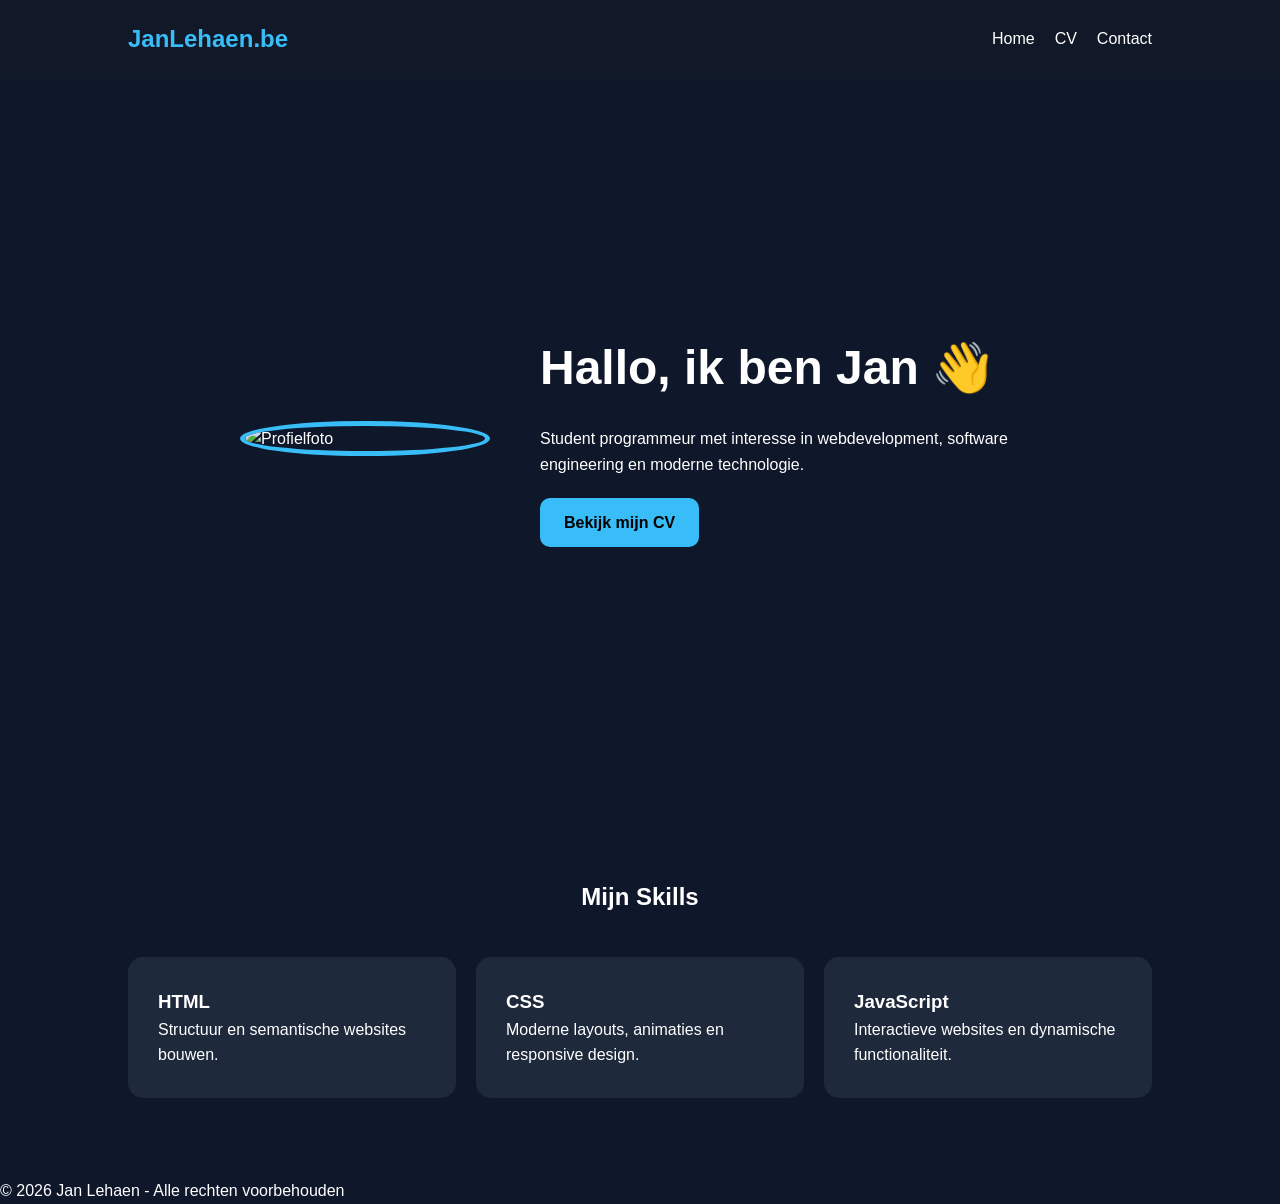
==== index.html @ 5459567c "basis gelegd" ====
<!DOCTYPE html>
<html lang="nl">
<head>
    <meta charset="UTF-8">
    <meta name="viewport" content="width=device-width, initial-scale=1.0">
    <title>Jan Lehaen | Programmeur</title>
    <link rel="stylesheet" href="style.css">
</head>
<body>

    <header>
        <nav>
            <h1 class="logo">JanLehaen.be</h1>

            <ul class="nav-links">
                <li><a href="index.html">Home</a></li>
                <li><a href="cv.html">CV</a></li>
                <li><a href="contact.html">Contact</a></li>
            </ul>
        </nav>
    </header>

    <main>
        <section class="hero">
            <img src="assets/profile.jpg" alt="Profielfoto" class="profile-img">

            <div class="hero-text">
                <h2>Hallo, ik ben Jan 👋</h2>

                <p>
                    Student programmeur met interesse in webdevelopment,
                    software engineering en moderne technologie.
                </p>

                <a href="cv.html" class="btn">Bekijk mijn CV</a>
            </div>
        </section>

        <section class="skills">
            <h2>Mijn Skills</h2>

            <div class="skill-cards">
                <div class="card">
                    <h3>HTML</h3>
                    <p>Structuur en semantische websites bouwen.</p>
                </div>

                <div class="card">
                    <h3>CSS</h3>
                    <p>Moderne layouts, animaties en responsive design.</p>
                </div>

                <div class="card">
                    <h3>JavaScript</h3>
                    <p>Interactieve websites en dynamische functionaliteit.</p>
                </div>
            </div>
        </section>
    </main>

    <footer>
        <p>© 2026 Jan Lehaen - Alle rechten voorbehouden</p>
    </footer>

    <script src="script.js"></script>
</body>
</html>
---- style.css ----
* {
    margin: 0;
    padding: 0;
    box-sizing: border-box;
}

body {
    font-family: Arial, sans-serif;
    background: #0f172a;
    color: white;
    line-height: 1.6;
}

header {
    background: #111827;
    padding: 20px 10%;
    position: sticky;
    top: 0;
}

nav {
    display: flex;
    justify-content: space-between;
    align-items: center;
}

.logo {
    color: #38bdf8;
}

.nav-links {
    display: flex;
    gap: 20px;
    list-style: none;
}

.nav-links a {
    color: white;
    text-decoration: none;
    transition: 0.3s;
}

.nav-links a:hover {
    color: #38bdf8;
}

.hero {
    display: flex;
    align-items: center;
    justify-content: center;
    gap: 50px;
    min-height: 80vh;
    padding: 50px 10%;
}

.profile-img {
    width: 250px;
    border-radius: 50%;
    border: 5px solid #38bdf8;
}

.hero-text {
    max-width: 500px;
}

.hero-text h2 {
    font-size: 3rem;
    margin-bottom: 20px;
}

.btn {
    display: inline-block;
    margin-top: 20px;
    background: #38bdf8;
    color: black;
    padding: 12px 24px;
    border-radius: 10px;
    text-decoration: none;
    font-weight: bold;
    transition: 0.3s;
}

.btn:hover {
    transform: translateY(-3px);
}

.skills {
    padding: 80px 10%;
}

.skills h2 {
    margin-bottom: 40px;
    text-align: center;
}

.skill-cards {
    display: grid;
    grid-template-columns: repeat(auto-fit, minmax(250px, 1fr));
    gap: 20px;
}

.card {
    background: #1e293b;
    padding: 30px;
    border-radius: 15px;
    transition: 0.3s;
}

.card:hover {
    transform: translateY(-5px);
}

.page-container {
    padding: 80px 10%;
    min-height: 80vh;
}
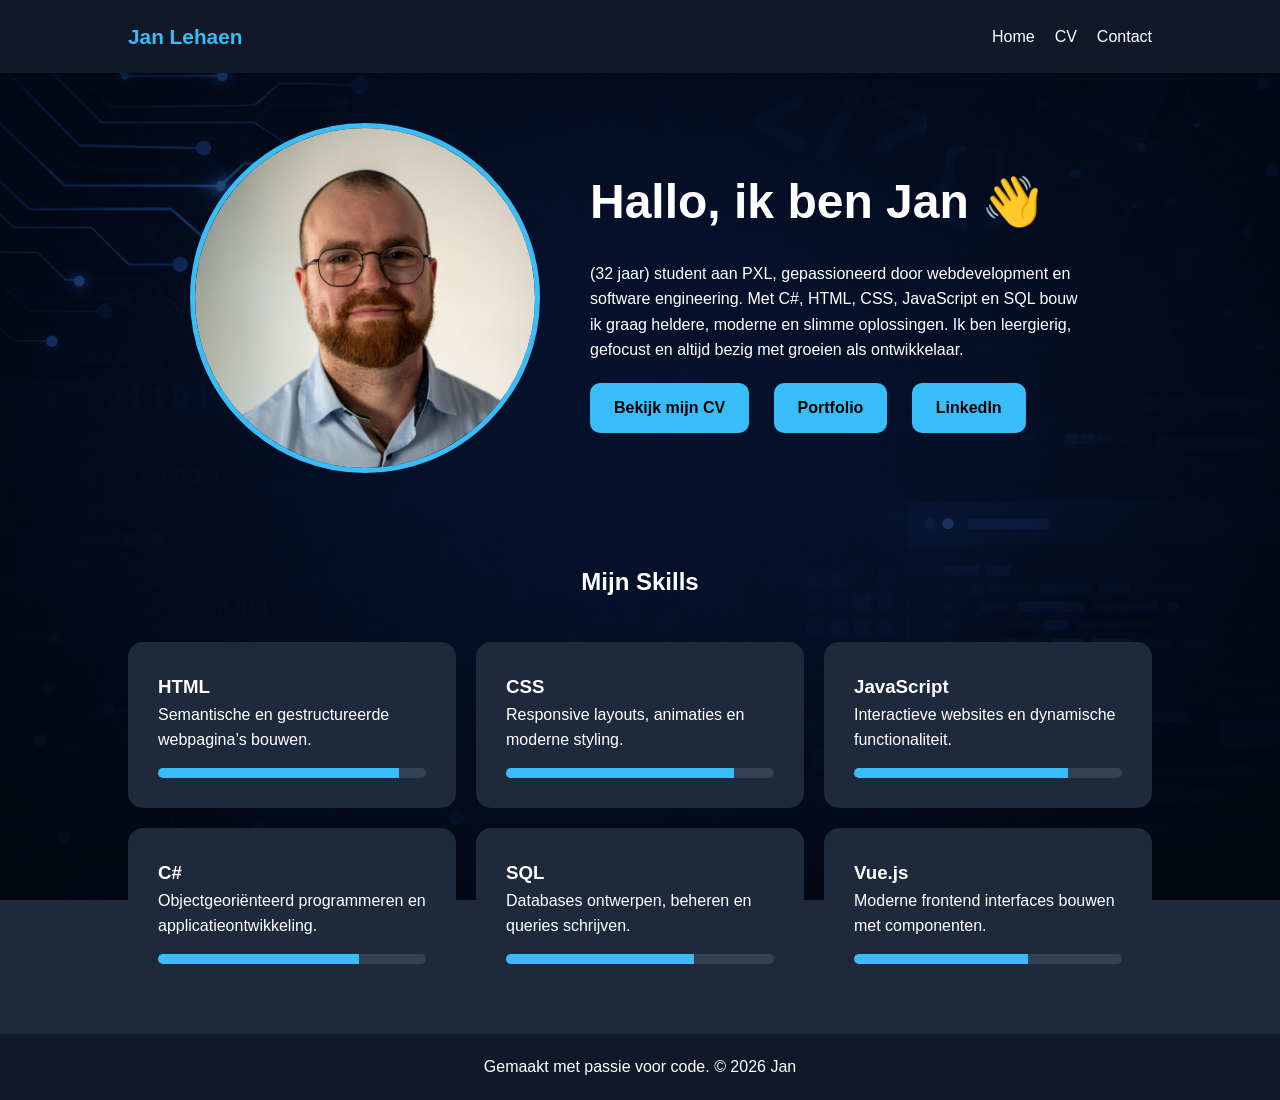
==== commit 9b6731e0: "Hoofdpagina en CV af" ====
--- a/index.html
+++ b/index.html
@@ -5,12 +5,14 @@
     <meta name="viewport" content="width=device-width, initial-scale=1.0">
     <title>Jan Lehaen | Programmeur</title>
     <link rel="stylesheet" href="style.css">
+    <script src="script.js" defer></script>
+    
 </head>
-<body>
+<body class="no-scroll">
 
     <header>
         <nav>
-            <h1 class="logo">JanLehaen.be</h1>
+            <h1 class="logo">Jan Lehaen</h1>
 
             <ul class="nav-links">
                 <li><a href="index.html">Home</a></li>
@@ -22,17 +24,22 @@
 
     <main>
         <section class="hero">
-            <img src="assets/profile.jpg" alt="Profielfoto" class="profile-img">
+            <img src="assets/Profielfoto.jpeg" alt="Profielfoto" class="profile-img">
 
             <div class="hero-text">
                 <h2>Hallo, ik ben Jan 👋</h2>
 
                 <p>
-                    Student programmeur met interesse in webdevelopment,
-                    software engineering en moderne technologie.
+                    <span id="age"></span> student aan PXL, gepassioneerd door webdevelopment en software engineering. 
+                    Met C#, HTML, CSS, JavaScript en SQL bouw ik graag heldere, moderne en slimme oplossingen. 
+                    Ik ben leergierig, gefocust en altijd bezig met groeien als ontwikkelaar.
                 </p>
 
                 <a href="cv.html" class="btn">Bekijk mijn CV</a>
+                <a href="https://pxl-werkplekleren.github.io/portfolio-janlehaenPXL/index.html" class="btn" target="_blank">Portfolio</a>
+                <a id="LinkinMobile" href="https://www.linkedin.com/in/jan-lehaen/" class="btnLogo" target="_blank"><img id="LinkinLogo" src="assets/linkedin.png"></a>
+                <a id="LinkinText" href="https://www.linkedin.com/in/jan-lehaen/" class="btn" target="_blank">LinkedIn</a>
+                
             </div>
         </section>
 
@@ -40,28 +47,82 @@
             <h2>Mijn Skills</h2>
 
             <div class="skill-cards">
-                <div class="card">
-                    <h3>HTML</h3>
-                    <p>Structuur en semantische websites bouwen.</p>
-                </div>
 
-                <div class="card">
-                    <h3>CSS</h3>
-                    <p>Moderne layouts, animaties en responsive design.</p>
-                </div>
+    <div class="card">
+        <h3>HTML</h3>
+        <p>Semantische en gestructureerde webpagina’s bouwen.</p>
 
-                <div class="card">
-                    <h3>JavaScript</h3>
-                    <p>Interactieve websites en dynamische functionaliteit.</p>
-                </div>
-            </div>
+        <div class="skill-level">
+            <div class="skill-fill html"></div>
+        </div>
+
+        
+    </div>
+
+    <div class="card">
+        <h3>CSS</h3>
+        <p>Responsive layouts, animaties en moderne styling.</p>
+
+        <div class="skill-level">
+            <div class="skill-fill css"></div>
+        </div>
+
+        
+    </div>
+
+    <div class="card">
+        <h3>JavaScript</h3>
+        <p>Interactieve websites en dynamische functionaliteit.</p>
+
+        <div class="skill-level">
+            <div class="skill-fill js"></div>
+        </div>
+
+        
+    </div>
+
+    <div class="card">
+        <h3>C#</h3>
+        <p>Objectgeoriënteerd programmeren en applicatieontwikkeling.</p>
+
+        <div class="skill-level">
+            <div class="skill-fill csharp"></div>
+        </div>
+
+        
+    </div>
+
+    <div class="card">
+        <h3>SQL</h3>
+        <p>Databases ontwerpen, beheren en queries schrijven.</p>
+
+        <div class="skill-level">
+            <div class="skill-fill sql"></div>
+        </div>
+
+        
+    </div>
+
+    <div class="card">
+        <h3>Vue.js</h3>
+        <p>Moderne frontend interfaces bouwen met componenten.</p>
+
+        <div class="skill-level">
+            <div class="skill-fill vue"></div>
+        </div>
+
+        
+    </div>
+
+</div>
         </section>
     </main>
 
     <footer>
-        <p>© 2026 Jan Lehaen - Alle rechten voorbehouden</p>
+        Gemaakt met passie voor code. © <span id="year"></span> Jan
+
     </footer>
 
-    <script src="script.js"></script>
+    
 </body>
 </html>
--- a/style.css
+++ b/style.css
@@ -1,21 +1,77 @@
+/* -------------------- RESET -------------------- */
+
 * {
     margin: 0;
     padding: 0;
     box-sizing: border-box;
 }
 
+/* -------------------- ROOT VARIABLES -------------------- */
+
+:root {
+    --bg-dark: #0f172a;
+    --bg-darker: #111827;
+    --bg-card: #1e293b;
+
+    --accent: #38bdf8;
+    --text-light: #ffffff;
+
+    --skill-bg: #334155;
+}
+
+/* -------------------- GLOBAL -------------------- */
+.no-scroll {
+    overflow: hidden;
+    height: 100vh;
+}
+
+
 body {
+    
+    background-image: url("assets/BG1e293b.png");
+    background-position: center;
+    background-repeat: no-repeat;
+    background-size: cover;
+
+    background-color: var(--bg-card);
+    background-blend-mode: overlay;
+
+    border-radius: 25px;
+    
     font-family: Arial, sans-serif;
-    background: #0f172a;
-    color: white;
+    color: var(--text-light);
     line-height: 1.6;
-}
+    display: flex;
+    flex-direction: column;
+    min-height: 100vh;
+}
+main {
+    flex: 1;
+    
+}
+
+/* Universele section spacing (minder ruimte) */
+section {
+    padding: 40px 10%;
+}
+
+footer {
+    background: var(--bg-darker);
+    color: var(--text-light);
+    text-align: center;
+    padding: 20px 0;
+    margin-top: auto;
+}
+
+
+/* -------------------- HEADER -------------------- */
 
 header {
-    background: #111827;
+    background: var(--bg-darker);
     padding: 20px 10%;
     position: sticky;
     top: 0;
+    z-index: 100;
 }
 
 nav {
@@ -25,7 +81,9 @@
 }
 
 .logo {
-    color: #38bdf8;
+    color: var(--accent);
+    font-weight: bold;
+    font-size: 1.3rem;
 }
 
 .nav-links {
@@ -35,28 +93,29 @@
 }
 
 .nav-links a {
-    color: white;
+    color: var(--text-light);
     text-decoration: none;
-    transition: 0.3s;
+    transition: color 0.3s;
 }
 
 .nav-links a:hover {
-    color: #38bdf8;
-}
+    color: var(--accent);
+}
+
+/* -------------------- HERO SECTION -------------------- */
 
 .hero {
     display: flex;
     align-items: center;
     justify-content: center;
     gap: 50px;
-    min-height: 80vh;
-    padding: 50px 10%;
+    min-height: 50vh; 
 }
 
 .profile-img {
-    width: 250px;
+    width: 350px;
     border-radius: 50%;
-    border: 5px solid #38bdf8;
+    border: 5px solid var(--accent);
 }
 
 .hero-text {
@@ -71,46 +130,400 @@
 .btn {
     display: inline-block;
     margin-top: 20px;
-    background: #38bdf8;
+    margin-right: 20px;
+    background: var(--accent);
     color: black;
     padding: 12px 24px;
     border-radius: 10px;
     text-decoration: none;
     font-weight: bold;
-    transition: 0.3s;
-}
-
+    transition: transform 0.3s;
+}
+
+.btnLogo {
+    display: inline-block;
+    margin-top: 20px;
+    margin-right: 20px;
+    background: var(--accent);
+    color: black;
+    padding: 5px 5px; 
+    border-radius: 10px;
+    text-decoration: none;
+    font-weight: bold;
+    transition: transform 0.3s;
+    
+    line-height: 0; /* voorkomt extra ruimte rond het logo */
+}
+
+.btnLogo:hover {
+    transform: translateY(-3px);
+}
+
+.btnLogo img,
+.btnLogo svg {
+    height: 40px; /* zelfde visuele hoogte als de tekst in .btn */
+    width: auto;
+}
+
+.btn, .btnLogo {
+    vertical-align: middle;
+}
+s
 .btn:hover {
     transform: translateY(-3px);
 }
 
-.skills {
-    padding: 80px 10%;
-}
+/* -------------------- SKILLS SECTION -------------------- */
 
 .skills h2 {
     margin-bottom: 40px;
     text-align: center;
 }
 
+.skill-level {
+    width: 100%;
+    height: 10px;
+    background: var(--skill-bg);
+    border-radius: 20px;
+    margin-top: 15px;
+    overflow: hidden;
+}
+
+.skill-fill {
+    height: 100%;
+    background: var(--accent);
+    animation: loadSkill 2s ease;
+}
+
+/* Skill percentages */
+.html { width: 90%; }
+.css { width: 85%; }
+.js { width: 80%; }
+.csharp { width: 75%; }
+.sql { width: 70%; }
+.vue { width: 65%; }
+
+@keyframes loadSkill {
+    from { width: 0; }
+}
+
+/* -------------------- SKILL CARDS -------------------- */
+
 .skill-cards {
-    display: grid;
-    grid-template-columns: repeat(auto-fit, minmax(250px, 1fr));
+    display: flex;
+    flex-wrap: wrap;
     gap: 20px;
 }
 
+.skill-cards > * {
+    flex: 1 1 250px;
+}
+
 .card {
-    background: #1e293b;
+    background: var(--bg-card);
     padding: 30px;
     border-radius: 15px;
-    transition: 0.3s;
+    transition: transform 0.3s;
 }
 
 .card:hover {
     transform: translateY(-5px);
 }
 
-.page-container {
-    padding: 80px 10%;
-    min-height: 80vh;
-}
+
+
+
+/* -------------------- CV.HTML -------------------- */
+
+
+#intro {
+    display: flex;
+    align-items: center;
+    justify-content: center;
+    gap: 40px;
+    min-height: 25vh;
+}
+
+#introtextbig {
+    max-width: 600px;
+}
+
+#introtextbig h1,
+#introtextsmall h1 {
+    font-size: 2.5rem;
+    margin-bottom: 15px;
+}
+
+#introtextbig p,
+#introtextsmall p {
+    margin-bottom: 10px;
+    color: #cbd5e1;
+}
+
+/* -------------------- MIDDLE CONTAINER -------------------- */
+
+#middleContainer {
+    display: flex;
+    gap: 40px;
+    padding: 40px 10%;
+    align-items: flex-start;
+}
+
+.aboutMeBox {
+    flex: 1 1 300px;
+    display: flex;
+    flex-direction: column;
+    gap: 30px;
+    padding: 0;
+}
+
+.experiencesBox {
+    flex: 2 1 400px;
+    display: flex;
+    flex-direction: column;
+    gap: 30px;
+    padding: 0;
+}
+
+/* -------------------- ABOUT ME -------------------- */
+
+#about-me,
+#soft-skills,
+#hobbys,
+#interests {
+    background: var(--bg-card);
+    border-radius: 15px;
+    padding: 25px;
+}
+
+#about-me h2,
+#soft-skills h2,
+#hobbys h2,
+#interests h2 {
+    margin-bottom: 10px;
+}
+
+#about-me hr,
+#soft-skills hr,
+#hobbys hr,
+#interests hr {
+    border: none;
+    border-top: 1px solid var(--accent);
+    margin-bottom: 15px;
+}
+
+#about-me ul {
+    padding-left: 5px;
+}
+
+#about-me h4 {
+    color: var(--accent);
+    margin-top: 5px;
+}
+
+/* -------------------- LANGUAGE LIST -------------------- */
+
+#languagelist {
+    background: var(--bg-card);
+    border-radius: 15px;
+    padding: 25px;
+}
+
+.language {
+    flex: 1;
+}
+
+.languagelist-item {
+    color: #cbd5e1;
+}
+
+.is-language {
+    font-weight: bold;
+    color: var(--text-light) !important; /*Forceert de kleur!*/
+}
+
+/* -------------------- PROGRESS BARS -------------------- */
+
+#soft-skills ul {
+    padding-left: 5px;
+}
+
+#soft-skills li {
+    margin-top: 12px;
+    color: #cbd5e1;
+}
+
+.progress-bar {
+    width: 100%;
+    height: 8px;
+    background: var(--skill-bg);
+    border-radius: 20px;
+    margin-top: 5px;
+    overflow: hidden;
+}
+
+.progress-indicator {
+    height: 100%;
+    background: var(--accent);
+    border-radius: 20px;
+    animation: loadSkill 2s ease;
+}
+
+.is-90 { width: 90%; }
+.is-75 { width: 75%; }
+.is-60 { width: 60%; }
+
+/* -------------------- HOBBIES -------------------- */
+
+#hobbys ul {
+    padding-left: 5px;
+    display: flex;
+    flex-direction: column;
+    list-style: none;
+    gap: 8px;
+}
+
+#hobbys li {
+    color: #cbd5e1;
+    padding: 6px 10px;
+    background: var(--skill-bg);
+    border-radius: 8px;
+}
+
+/* -------------------- TIMELINE -------------------- */
+
+.experiencesBox h2 {
+    margin-bottom: 10px;
+}
+
+.experiencesBox hr {
+    border: none;
+    border-top: 1px solid var(--accent);
+    margin-bottom: 20px;
+}
+
+.timeline {
+    display: flex;
+    flex-direction: column;
+    gap: 16px;
+    margin-bottom: 30px;
+}
+
+.timeline .item {
+    display: flex;
+    gap: 20px;
+    align-items: flex-start;
+    background: var(--bg-card);
+    border-radius: 12px;
+    padding: 16px 20px;
+    border-left: 3px solid var(--accent);
+}
+
+.timeline .year {
+    color: var(--accent);
+    font-weight: bold;
+    min-width: 90px;
+    font-size: 0.9rem;
+    padding-top: 3px;
+}
+
+.timeline .content h3 {
+    margin-bottom: 4px;
+}
+
+.timeline .content p {
+    color: #cbd5e1;
+    font-size: 0.9rem;
+}
+
+/* -------------------- WORK EXPERIENCE -------------------- */
+
+#workskills {
+    display: flex;
+    flex-direction: column;
+    gap: 4px;
+    padding-left: 5px;
+}
+
+.employer {
+    color: var(--accent);
+    text-decoration: none;
+    font-weight: bold;
+    font-size: 1rem;
+    display: inline-flex;
+    align-items: center;
+    gap: 6px;
+    margin-top: 10px;
+    transition: color 0.3s;
+}
+
+.employer:hover {
+    color: var(--text-light);
+}
+
+.arrow {
+    width: 16px;
+    height: 16px;
+}
+
+.function {
+    color: var(--text-light);
+    font-style: italic;
+    font-size: 0.9rem;
+}
+
+.tasks {
+    color: #cbd5e1;
+    font-size: 0.875rem;
+    margin-bottom: 4px;
+}
+
+.workListLine {
+    border: none;
+    border-top: 1px solid var(--skill-bg);
+    margin: 10px 0;
+}
+
+
+
+
+/* -------------------- MEDIAQUERY -------------------- */
+
+/* Desktop */
+@media screen and (min-width: 1194px) {
+    #introtextsmall, #LinkinMobile {
+        display: none;
+    }
+}
+
+/* Tablet (incl. iPad Pro landscape) */
+@media screen and (min-width: 576px) and (max-width: 1194px) {
+    #introtextsmall, #LinkinText {
+        display: none;
+    }
+}
+
+/* Smartphone */
+@media screen and (max-width: 576px) {
+    #intro {
+        display: flex;
+        flex-direction: column;
+        font-size: medium;
+        font-style: italic;
+        text-align: center;
+    }
+    #LinkinText {
+        display: none;
+    }
+    .no-scroll {
+    overflow: scroll ;
+    height: 100vh;
+}
+}
+
+/* Landscape op kleine schermen */
+@media screen and (max-height: 500px) and (orientation: landscape) {
+    #intro {
+        min-height: auto;
+    }
+}
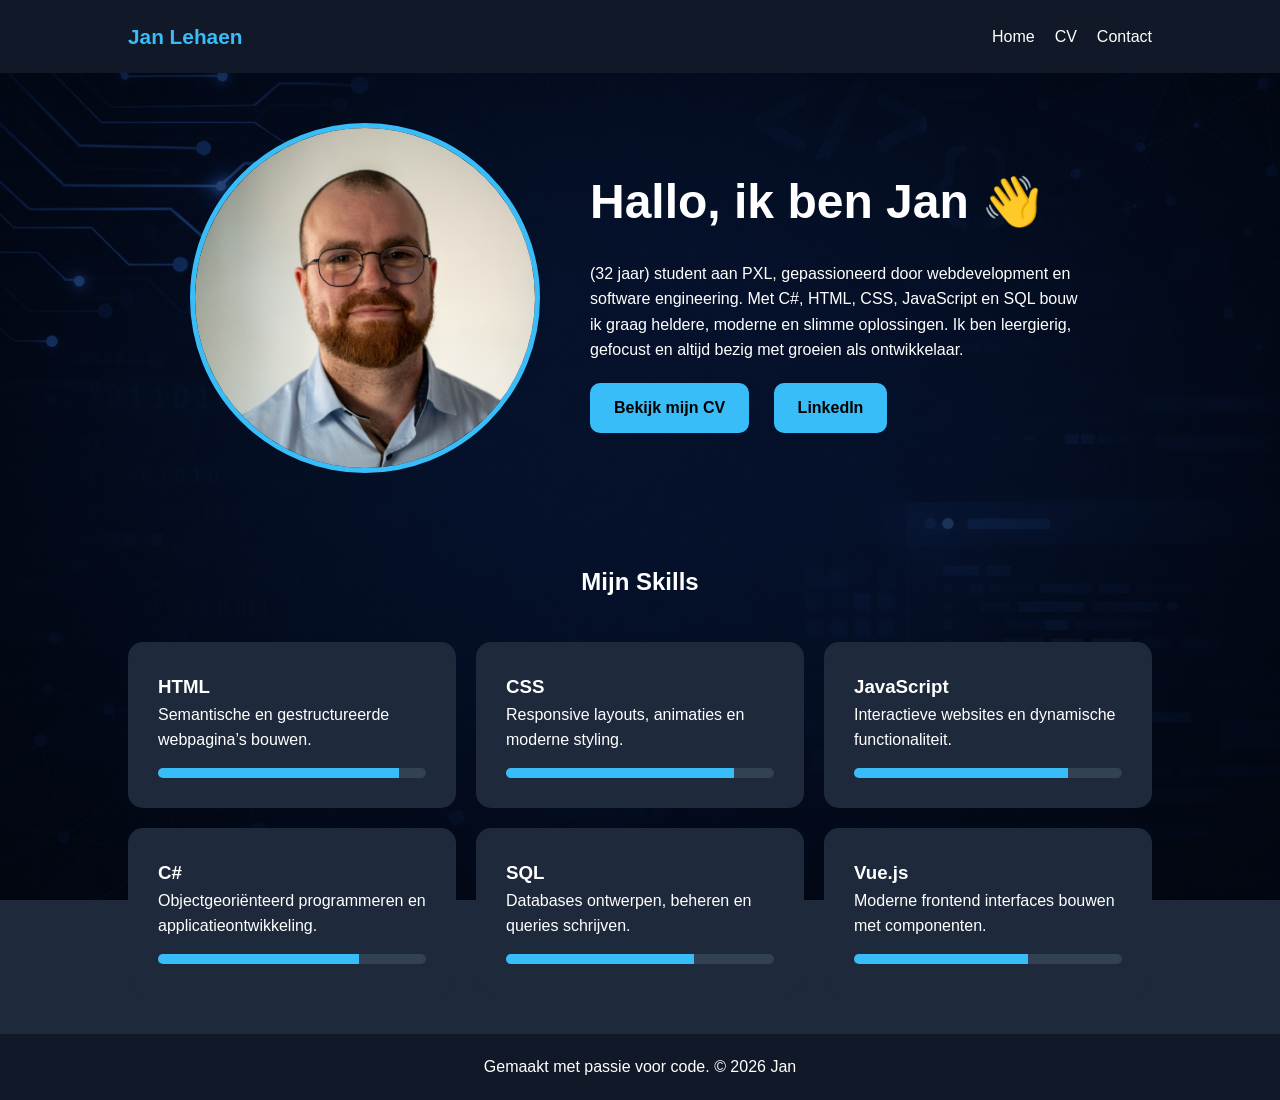
==== commit aab4a786: "Website is klaar voor live te gaan" ====
--- a/index.html
+++ b/index.html
@@ -12,14 +12,20 @@
 
     <header>
         <nav>
-            <h1 class="logo">Jan Lehaen</h1>
+    <h1 class="logo">Jan Lehaen</h1>
 
-            <ul class="nav-links">
-                <li><a href="index.html">Home</a></li>
-                <li><a href="cv.html">CV</a></li>
-                <li><a href="contact.html">Contact</a></li>
-            </ul>
-        </nav>
+    <button class="hamburger" id="hamburger" aria-label="Menu openen">
+        <span></span>
+        <span></span>
+        <span></span>
+    </button>
+
+    <ul class="nav-links" id="navLinks">
+        <li><a href="index.html">Home</a></li>
+        <li><a href="cv.html">CV</a></li>
+        <li><a href="contact.html">Contact</a></li>
+    </ul>
+</nav>
     </header>
 
     <main>
@@ -36,7 +42,7 @@
                 </p>
 
                 <a href="cv.html" class="btn">Bekijk mijn CV</a>
-                <a href="https://pxl-werkplekleren.github.io/portfolio-janlehaenPXL/index.html" class="btn" target="_blank">Portfolio</a>
+                <!--<a href="https://pxl-werkplekleren.github.io/portfolio-janlehaenPXL/index.html" class="btn" target="_blank">Portfolio</a>-->
                 <a id="LinkinMobile" href="https://www.linkedin.com/in/jan-lehaen/" class="btnLogo" target="_blank"><img id="LinkinLogo" src="assets/linkedin.png"></a>
                 <a id="LinkinText" href="https://www.linkedin.com/in/jan-lehaen/" class="btn" target="_blank">LinkedIn</a>
                 
--- a/style.css
+++ b/style.css
@@ -4,6 +4,7 @@
     margin: 0;
     padding: 0;
     box-sizing: border-box;
+    list-style: none;
 }
 
 /* -------------------- ROOT VARIABLES -------------------- */
@@ -12,10 +13,8 @@
     --bg-dark: #0f172a;
     --bg-darker: #111827;
     --bg-card: #1e293b;
-
     --accent: #38bdf8;
     --text-light: #ffffff;
-
     --skill-bg: #334155;
 }
 
@@ -26,31 +25,28 @@
 }
 
 
+
 body {
-    
     background-image: url("assets/BG1e293b.png");
     background-position: center;
     background-repeat: no-repeat;
     background-size: cover;
-
     background-color: var(--bg-card);
     background-blend-mode: overlay;
-
     border-radius: 25px;
-    
     font-family: Arial, sans-serif;
     color: var(--text-light);
     line-height: 1.6;
     display: flex;
     flex-direction: column;
     min-height: 100vh;
-}
+    background-attachment: fixed;
+}
+
 main {
     flex: 1;
-    
-}
-
-/* Universele section spacing (minder ruimte) */
+}
+
 section {
     padding: 40px 10%;
 }
@@ -63,7 +59,6 @@
     margin-top: auto;
 }
 
-
 /* -------------------- HEADER -------------------- */
 
 header {
@@ -101,6 +96,9 @@
 .nav-links a:hover {
     color: var(--accent);
 }
+.hamburger {
+    display: none;
+}
 
 /* -------------------- HERO SECTION -------------------- */
 
@@ -109,7 +107,7 @@
     align-items: center;
     justify-content: center;
     gap: 50px;
-    min-height: 50vh; 
+    min-height: 50vh;
 }
 
 .profile-img {
@@ -146,13 +144,12 @@
     margin-right: 20px;
     background: var(--accent);
     color: black;
-    padding: 5px 5px; 
+    padding: 5px 5px;
     border-radius: 10px;
     text-decoration: none;
     font-weight: bold;
     transition: transform 0.3s;
-    
-    line-height: 0; /* voorkomt extra ruimte rond het logo */
+    line-height: 0;
 }
 
 .btnLogo:hover {
@@ -161,14 +158,14 @@
 
 .btnLogo img,
 .btnLogo svg {
-    height: 40px; /* zelfde visuele hoogte als de tekst in .btn */
+    height: 40px;
     width: auto;
 }
 
 .btn, .btnLogo {
     vertical-align: middle;
 }
-s
+
 .btn:hover {
     transform: translateY(-3px);
 }
@@ -195,7 +192,6 @@
     animation: loadSkill 2s ease;
 }
 
-/* Skill percentages */
 .html { width: 90%; }
 .css { width: 85%; }
 .js { width: 80%; }
@@ -230,11 +226,7 @@
     transform: translateY(-5px);
 }
 
-
-
-
 /* -------------------- CV.HTML -------------------- */
-
 
 #intro {
     display: flex;
@@ -258,6 +250,84 @@
 #introtextsmall p {
     margin-bottom: 10px;
     color: #cbd5e1;
+}
+
+/* -------------------- LANGUAGE LIST -------------------- */
+
+#languagelist {
+    background: var(--bg-card);
+    border-radius: 15px;
+    padding: 25px;
+}
+
+#languagelist h2 {
+    margin-bottom: 10px;
+}
+
+#languagelist hr {
+    border: none;
+    border-top: 1px solid var(--accent);
+    margin-bottom: 15px;
+}
+
+#languagelist .language-table {
+    display: flex;
+    gap: 0;
+    border: 1px solid var(--skill-bg);
+    border-radius: 10px;
+    overflow: hidden;
+    width: 100%;
+}
+
+#languagelist .language {
+    flex: 1;
+    list-style: none;
+    margin: 0;
+    padding: 0;
+    border-right: 1px solid var(--skill-bg);
+}
+
+#languagelist .language:last-child {
+    border-right: none;
+}
+
+#languagelist .languagelistIndex {
+    background: var(--skill-bg);
+    color: var(--accent);
+    font-size: 0.8rem;
+    font-weight: bold;
+    padding: 8px 12px;
+    border-bottom: 1px solid var(--skill-bg);
+    white-space: nowrap;
+}
+
+#languagelist .languagelist-item {
+    padding: 7px 12px;
+    color: #cbd5e1;
+    font-size: 0.9rem;
+    border-bottom: 1px solid var(--skill-bg);
+}
+
+#languagelist .languagelist-item:last-child {
+    border-bottom: none;
+}
+
+#languagelist .languagelist-item.is-language {
+    font-weight: bold;
+    color: var(--text-light);
+}
+
+.language {
+    flex: 1;
+}
+
+.languagelist-item {
+    color: #cbd5e1;
+}
+
+.is-language {
+    font-weight: bold;
+    color: var(--text-light) !important;
 }
 
 /* -------------------- MIDDLE CONTAINER -------------------- */
@@ -321,27 +391,6 @@
     margin-top: 5px;
 }
 
-/* -------------------- LANGUAGE LIST -------------------- */
-
-#languagelist {
-    background: var(--bg-card);
-    border-radius: 15px;
-    padding: 25px;
-}
-
-.language {
-    flex: 1;
-}
-
-.languagelist-item {
-    color: #cbd5e1;
-}
-
-.is-language {
-    font-weight: bold;
-    color: var(--text-light) !important; /*Forceert de kleur!*/
-}
-
 /* -------------------- PROGRESS BARS -------------------- */
 
 #soft-skills ul {
@@ -484,46 +533,330 @@
     margin: 10px 0;
 }
 
-
-
-
-/* -------------------- MEDIAQUERY -------------------- */
-
-/* Desktop */
+/* -------------------- CONTACT SECTION -------------------- */
+
+.contact-section {
+    display: flex;
+    justify-content: center;
+    align-items: flex-start;
+    min-height: 80vh;
+    padding: 60px 10%;
+}
+
+.contact-card {
+    background: var(--bg-card);
+    border-radius: 15px;
+    padding: 40px;
+    width: 100%;
+    max-width: 680px;
+}
+
+.contact-card h1 {
+    font-size: 2rem;
+    margin-bottom: 10px;
+}
+
+.contact-card hr {
+    border: none;
+    border-top: 1px solid var(--accent);
+    margin-bottom: 20px;
+}
+
+.contact-intro {
+    color: #cbd5e1;
+    margin-bottom: 30px;
+    font-size: 0.95rem;
+}
+
+/* -------------------- FORM GROUPS -------------------- */
+
+.form-group {
+    display: flex;
+    flex-direction: column;
+    gap: 6px;
+    margin-bottom: 22px;
+}
+
+.form-group label {
+    font-size: 0.85rem;
+    font-weight: bold;
+    color: var(--accent);
+    letter-spacing: 0.03em;
+}
+
+.form-group input,
+.form-group textarea {
+    background: var(--skill-bg);
+    border: 1px solid transparent;
+    border-radius: 10px;
+    padding: 12px 16px;
+    color: var(--text-light);
+    font-family: Arial, sans-serif;
+    font-size: 0.95rem;
+    outline: none;
+    transition: border-color 0.3s, background 0.3s;
+    resize: none;
+}
+
+.form-group input::placeholder,
+.form-group textarea::placeholder {
+    color: #64748b;
+}
+
+.form-group input:focus,
+.form-group textarea:focus {
+    border-color: var(--accent);
+    background: #253348;
+}
+
+.form-group input.invalid,
+.form-group textarea.invalid {
+    border-color: #f87171;
+}
+
+/* -------------------- ERROR MESSAGES -------------------- */
+
+.error-msg {
+    color: #f87171;
+    font-size: 0.8rem;
+    display: none;
+}
+
+.error-msg.visible {
+    display: block;
+}
+
+/* -------------------- SUBMIT BUTTON -------------------- */
+
+.btn-submit {
+    width: 100%;
+    padding: 14px;
+    background: var(--accent);
+    color: #0f172a;
+    font-family: Arial, sans-serif;
+    font-size: 1rem;
+    font-weight: bold;
+    border: none;
+    border-radius: 10px;
+    cursor: pointer;
+    transition: transform 0.3s, opacity 0.3s;
+    margin-top: 8px;
+}
+
+.btn-submit:hover {
+    transform: translateY(-3px);
+}
+
+.btn-submit:disabled {
+    opacity: 0.6;
+    cursor: not-allowed;
+    transform: none;
+}
+
+/* -------------------- SUCCESS MESSAGE -------------------- */
+
+.success-msg {
+    margin-top: 24px;
+    background: #134e2a;
+    color: #4ade80;
+    border-radius: 10px;
+    padding: 16px 20px;
+    font-size: 0.95rem;
+    text-align: center;
+    border: 1px solid #166534;
+}
+
+.hidden {
+    display: none;
+}
+
+/* -------------------- DESKTOP -------------------- */
+
 @media screen and (min-width: 1194px) {
     #introtextsmall, #LinkinMobile {
         display: none;
     }
 }
 
-/* Tablet (incl. iPad Pro landscape) */
+/* -------------------- TABLET -------------------- */
+
 @media screen and (min-width: 576px) and (max-width: 1194px) {
     #introtextsmall, #LinkinText {
         display: none;
     }
 }
 
-/* Smartphone */
+/* -------------------- SMARTPHONE -------------------- */
+
 @media screen and (max-width: 576px) {
+
+    /* --- Algemeen --- */
+    section {
+        padding: 20px 5%;
+    }
+  
+    .no-scroll {
+        overflow: scroll;
+        height: 100vh;
+    }
+     .hamburger {
+        display: flex;
+    }
+
+    /* --- index.html: hero --- */
+    .hero {
+        flex-direction: column;
+        text-align: center;
+        gap: 20px;
+        padding: 30px 5%;
+        min-height: auto;
+    }
+
+    .profile-img {
+        width: 180px;
+    }
+
+    .hero-text h2 {
+        font-size: 2rem;
+    }
+
+    .btn, .btnLogo {
+        margin-top: 10px;
+        margin-right: 10px;
+    }
+
+    /* --- index.html: skill cards --- */
+    .skill-cards {
+        flex-direction: column;
+    }
+
+    .skill-cards > * {
+        flex: 1 1 100%;
+    }
+
+    /* --- cv.html: intro --- */
     #intro {
-        display: flex;
         flex-direction: column;
+        text-align: center;
         font-size: medium;
         font-style: italic;
-        text-align: center;
-    }
+        padding: 20px 5%;
+        gap: 15px;
+        min-height: auto;
+    }
+
+    #introtextbig {
+        display: none;
+    }
+
+    #introtextsmall {
+        display: block;
+    }
+
+    /* --- cv.html: middleContainer --- */
+    #middleContainer {
+        flex-direction: column;
+        padding: 20px 5%;
+        gap: 20px;
+    }
+
+    .aboutMeBox,
+    .experiencesBox {
+        flex: 1 1 100%;
+        width: 100%;
+    }
+
+    /* --- cv.html: navigatie --- */
     #LinkinText {
         display: none;
     }
-    .no-scroll {
-    overflow: scroll ;
-    height: 100vh;
-}
-}
-
-/* Landscape op kleine schermen */
+
+    /* --- cv.html: timeline jaar kolom smaller --- */
+    .timeline .year {
+        min-width: 60px;
+        font-size: 0.8rem;
+    }
+
+    /* --- contact.html --- */
+    .contact-section {
+        min-height: auto;
+        padding: 30px 5%;
+        align-items: stretch;
+    }
+
+    .contact-card {
+        padding: 25px 20px;
+    }
+
+    .contact-card h1 {
+        font-size: 1.6rem;
+    }
+    /* --- hamburger menu --- */
+.hamburger {
+    display: none;
+    flex-direction: column;
+    gap: 5px;
+    background: none;
+    border: none;
+    cursor: pointer;
+    padding: 5px;
+}
+
+.hamburger span {
+    display: block;
+    width: 25px;
+    height: 3px;
+    background: var(--text-light);
+    border-radius: 3px;
+    transition: all 0.3s ease;
+}
+
+/* Hamburger animatie naar kruis */
+.hamburger.is-open span:nth-child(1) {
+    transform: translateY(8px) rotate(45deg);
+}
+.hamburger.is-open span:nth-child(2) {
+    opacity: 0;
+}
+.hamburger.is-open span:nth-child(3) {
+    transform: translateY(-8px) rotate(-45deg);
+}
+
+@media screen and (max-width: 576px) {
+    .hamburger {
+        display: flex;
+    }
+
+    .nav-links {
+        display: none;
+        flex-direction: column;
+        position: absolute;
+        top: 70px;
+        left: 0;
+        right: 0;
+        background: var(--bg-darker);
+        padding: 20px;
+        gap: 15px;
+        z-index: 99;
+    }
+
+    .nav-links.is-open {
+        display: flex;
+    }
+
+    .nav-links a {
+        font-size: 1.1rem;
+        padding: 10px 0;
+        border-bottom: 1px solid var(--skill-bg);
+        display: block;
+    }
+}
+}
+
+/* -------------------- LANDSCAPE KLEINE SCHERMEN -------------------- */
+
 @media screen and (max-height: 500px) and (orientation: landscape) {
     #intro {
         min-height: auto;
     }
-}
+}
